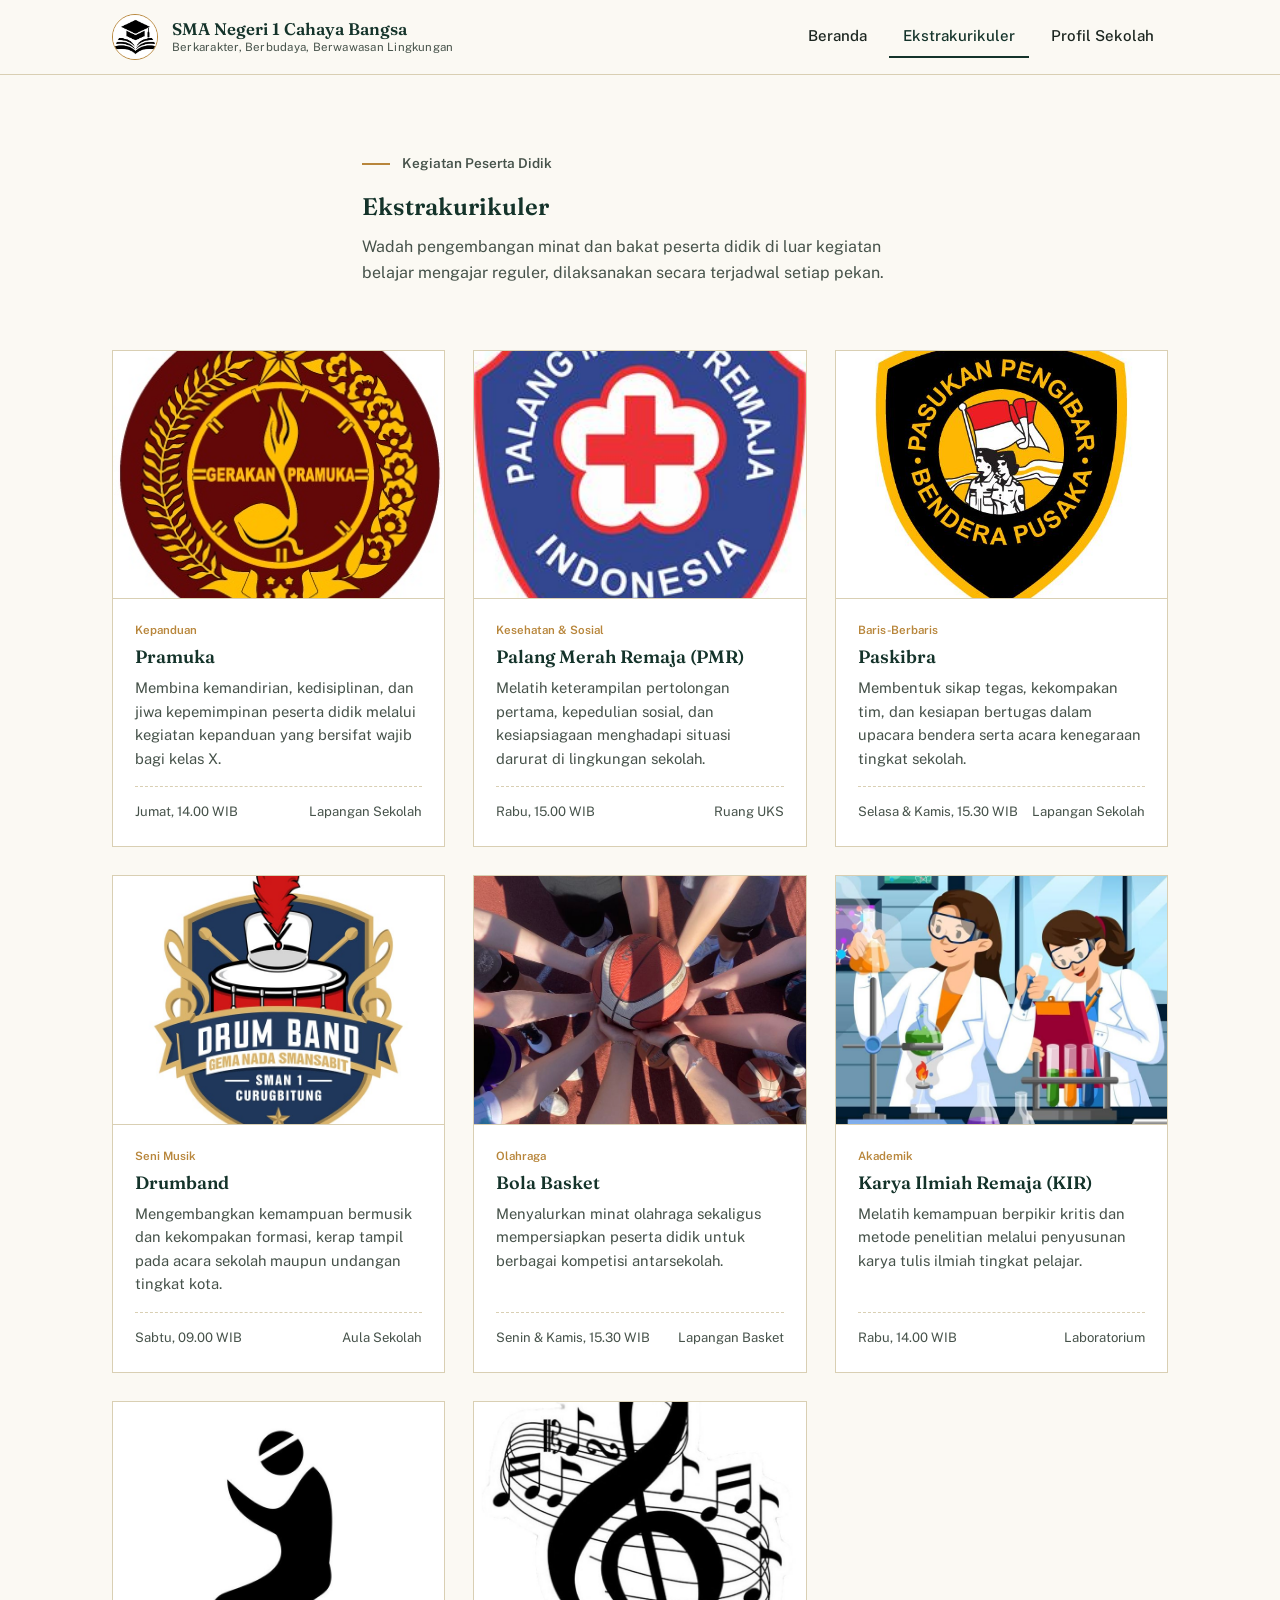
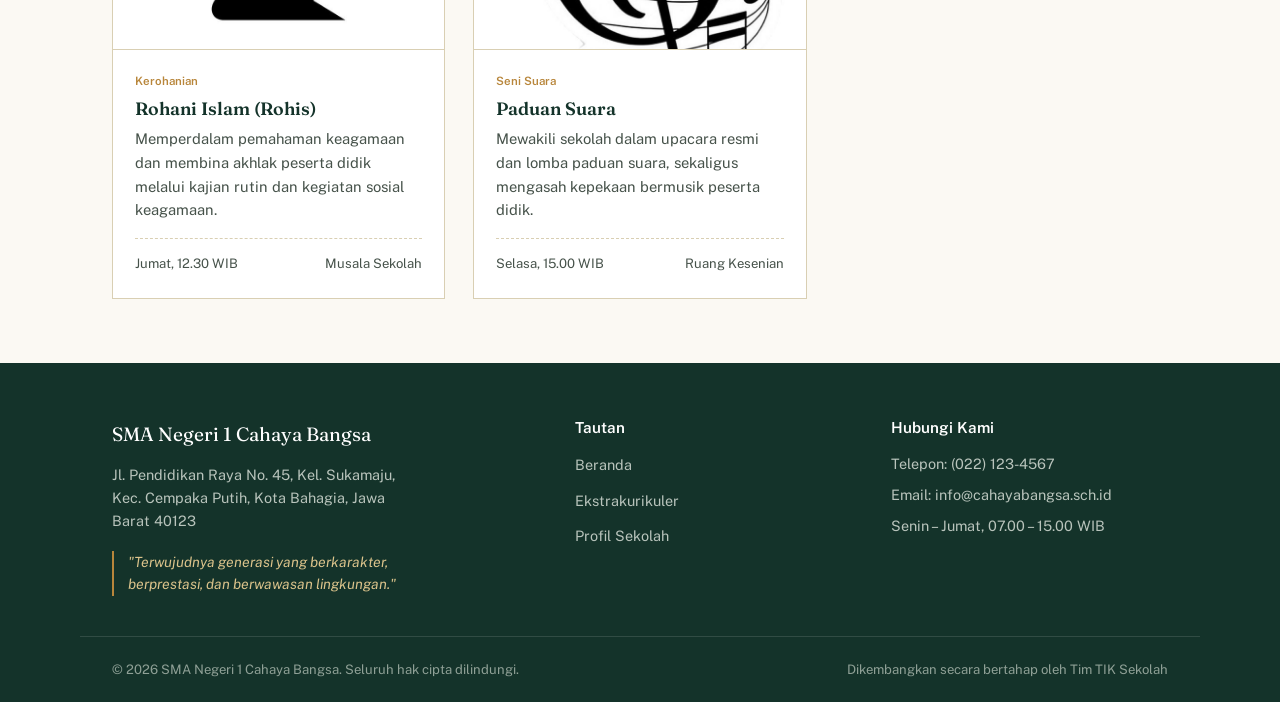
==== ekskul.html @ 8646589b "Add files via upload" ====
<!DOCTYPE html>
<html lang="id">
<head>
<meta charset="UTF-8">
<meta name="viewport" content="width=device-width, initial-scale=1.0">
<title>Ekstrakurikuler | SMA Negeri 1 Cahaya Bangsa</title>
<meta name="description" content="Daftar kegiatan ekstrakurikuler SMA Negeri 1 Cahaya Bangsa.">
<link rel="stylesheet" href="assets/css/style.css">
</head>
<body>
<a href="#konten-utama" class="skip-link">Lewati ke konten utama</a>

<header class="site-header">
  <div class="wrap navbar">
    <a href="index.html" class="brand">
      <img src="assets/img/logosch.jpeg" alt="Logo SMA Negeri 1 Cahaya Bangsa" class="brand__logo">
      <span class="brand__text">
        <span class="brand__name">SMA Negeri 1 Cahaya Bangsa</span>
        <span class="brand__tagline">Berkarakter, Berbudaya, Berwawasan Lingkungan</span>
      </span>
    </a>
    <button class="nav-toggle" aria-label="Buka menu navigasi" aria-expanded="false">
      <span></span><span></span><span></span>
    </button>
    <nav class="nav-menu" aria-label="Navigasi utama">
      <a href="index.html">Beranda</a>
      <a href="ekskul.html">Ekstrakurikuler</a>
      <a href="profilsekolah.html">Profil Sekolah</a>
    </nav>
  </div>
</header>

<main id="konten-utama">

  <section class="section" style="padding-bottom: 24px;">
    <div class="wrap section__head">
      <p class="eyebrow-line">Kegiatan Peserta Didik</p>
      <h1>Ekstrakurikuler</h1>
      <p>
        Wadah pengembangan minat dan bakat peserta didik di luar kegiatan belajar
        mengajar reguler, dilaksanakan secara terjadwal setiap pekan.
      </p>
    </div>
  </section>

  <section class="section" style="padding-top: 0;">
    <div class="wrap ekskul-grid">

      <article class="ekskul-card">
        <div class="ekskul-card__media">
          <img src="assets/img/ekskul-pramuka.jpeg" alt="Kegiatan Pramuka">
        </div>
        <div class="ekskul-card__body">
          <p class="ekskul-card__tag">Kepanduan</p>
          <h3 class="ekskul-card__title">Pramuka</h3>
          <p class="ekskul-card__desc">
            Membina kemandirian, kedisiplinan, dan jiwa kepemimpinan peserta didik
            melalui kegiatan kepanduan yang bersifat wajib bagi kelas X.
          </p>
          <div class="ekskul-card__meta">
            <span>Jumat, 14.00 WIB</span>
            <span>Lapangan Sekolah</span>
          </div>
        </div>
      </article>

      <article class="ekskul-card">
        <div class="ekskul-card__media">
          <img src="assets/img/ekskul-pmr.jpeg" alt="Kegiatan Palang Merah Remaja">
        </div>
        <div class="ekskul-card__body">
          <p class="ekskul-card__tag">Kesehatan &amp; Sosial</p>
          <h3 class="ekskul-card__title">Palang Merah Remaja (PMR)</h3>
          <p class="ekskul-card__desc">
            Melatih keterampilan pertolongan pertama, kepedulian sosial, dan
            kesiapsiagaan menghadapi situasi darurat di lingkungan sekolah.
          </p>
          <div class="ekskul-card__meta">
            <span>Rabu, 15.00 WIB</span>
            <span>Ruang UKS</span>
          </div>
        </div>
      </article>

      <article class="ekskul-card">
        <div class="ekskul-card__media">
          <img src="assets/img/ekskul-paskibra.jpeg" alt="Kegiatan Paskibra">
        </div>
        <div class="ekskul-card__body">
          <p class="ekskul-card__tag">Baris-Berbaris</p>
          <h3 class="ekskul-card__title">Paskibra</h3>
          <p class="ekskul-card__desc">
            Membentuk sikap tegas, kekompakan tim, dan kesiapan bertugas dalam
            upacara bendera serta acara kenegaraan tingkat sekolah.
          </p>
          <div class="ekskul-card__meta">
            <span>Selasa &amp; Kamis, 15.30 WIB</span>
            <span>Lapangan Sekolah</span>
          </div>
        </div>
      </article>

      <article class="ekskul-card">
        <div class="ekskul-card__media">
          <img src="assets/img/ekskul-drumband.jpeg" alt="Kegiatan Drumband">
        </div>
        <div class="ekskul-card__body">
          <p class="ekskul-card__tag">Seni Musik</p>
          <h3 class="ekskul-card__title">Drumband</h3>
          <p class="ekskul-card__desc">
            Mengembangkan kemampuan bermusik dan kekompakan formasi, kerap
            tampil pada acara sekolah maupun undangan tingkat kota.
          </p>
          <div class="ekskul-card__meta">
            <span>Sabtu, 09.00 WIB</span>
            <span>Aula Sekolah</span>
          </div>
        </div>
      </article>

      <article class="ekskul-card">
        <div class="ekskul-card__media">
          <img src="assets/img/ekskul-basket.jpeg" alt="Kegiatan Bola Basket">
        </div>
        <div class="ekskul-card__body">
          <p class="ekskul-card__tag">Olahraga</p>
          <h3 class="ekskul-card__title">Bola Basket</h3>
          <p class="ekskul-card__desc">
            Menyalurkan minat olahraga sekaligus mempersiapkan peserta didik
            untuk berbagai kompetisi antarsekolah.
          </p>
          <div class="ekskul-card__meta">
            <span>Senin &amp; Kamis, 15.30 WIB</span>
            <span>Lapangan Basket</span>
          </div>
        </div>
      </article>

      <article class="ekskul-card">
        <div class="ekskul-card__media">
          <img src="assets/img/ekskul-kir.jpeg" alt="Kegiatan Karya Ilmiah Remaja">
        </div>
        <div class="ekskul-card__body">
          <p class="ekskul-card__tag">Akademik</p>
          <h3 class="ekskul-card__title">Karya Ilmiah Remaja (KIR)</h3>
          <p class="ekskul-card__desc">
            Melatih kemampuan berpikir kritis dan metode penelitian melalui
            penyusunan karya tulis ilmiah tingkat pelajar.
          </p>
          <div class="ekskul-card__meta">
            <span>Rabu, 14.00 WIB</span>
            <span>Laboratorium</span>
          </div>
        </div>
      </article>

      <article class="ekskul-card">
        <div class="ekskul-card__media">
          <img src="assets/img/ekskul-rohis.jpeg" alt="Kegiatan Kerohanian">
        </div>
        <div class="ekskul-card__body">
          <p class="ekskul-card__tag">Kerohanian</p>
          <h3 class="ekskul-card__title">Rohani Islam (Rohis)</h3>
          <p class="ekskul-card__desc">
            Memperdalam pemahaman keagamaan dan membina akhlak peserta didik
            melalui kajian rutin dan kegiatan sosial keagamaan.
          </p>
          <div class="ekskul-card__meta">
            <span>Jumat, 12.30 WIB</span>
            <span>Musala Sekolah</span>
          </div>
        </div>
      </article>

      <article class="ekskul-card">
        <div class="ekskul-card__media">
          <img src="assets/img/ekskul-paduansuara.jpeg" alt="Kegiatan Paduan Suara">
        </div>
        <div class="ekskul-card__body">
          <p class="ekskul-card__tag">Seni Suara</p>
          <h3 class="ekskul-card__title">Paduan Suara</h3>
          <p class="ekskul-card__desc">
            Mewakili sekolah dalam upacara resmi dan lomba paduan suara,
            sekaligus mengasah kepekaan bermusik peserta didik.
          </p>
          <div class="ekskul-card__meta">
            <span>Selasa, 15.00 WIB</span>
            <span>Ruang Kesenian</span>
          </div>
        </div>
      </article>

    </div>
  </section>

</main>

<footer class="site-footer">
  <div class="wrap footer-grid">
    <div>
      <div class="footer-brand__name">SMA Negeri 1 Cahaya Bangsa</div>
      <p class="footer-brand__addr">
        Jl. Pendidikan Raya No. 45, Kel. Sukamaju, Kec. Cempaka Putih,
        Kota Bahagia, Jawa Barat 40123
      </p>
      <p class="footer-mission">
        "Terwujudnya generasi yang berkarakter, berprestasi, dan berwawasan lingkungan."
      </p>
    </div>
    <div class="footer-col">
      <h4>Tautan</h4>
      <ul>
        <li><a href="index.html">Beranda</a></li>
        <li><a href="ekskul.html">Ekstrakurikuler</a></li>
        <li><a href="profilsekolah.html">Profil Sekolah</a></li>
      </ul>
    </div>
    <div class="footer-col">
      <h4>Hubungi Kami</h4>
      <address>
        <span>Telepon: (022) 123-4567</span>
        <span>Email: info@cahayabangsa.sch.id</span>
        <span>Senin – Jumat, 07.00 – 15.00 WIB</span>
      </address>
    </div>
  </div>
  <div class="wrap footer-bottom">
    <span>&copy; 2026 SMA Negeri 1 Cahaya Bangsa. Seluruh hak cipta dilindungi.</span>
    <span>Dikembangkan secara bertahap oleh Tim TIK Sekolah</span>
  </div>
</footer>

<script src="assets/js/main.js"></script>
</body>
</html>
---- assets/css/style.css ----
/* =========================================================
   SMA NEGERI 1 CAHAYA BANGSA — Stylesheet
   Tahap 1 pengembangan
   ========================================================= */

@import url('https://fonts.googleapis.com/css2?family=Fraunces:ital,opsz,wght@0,9..144,400;0,9..144,500;0,9..144,600;0,9..144,700;1,9..144,500&family=Public+Sans:wght@400;500;600;700&display=swap');

:root {
  --color-bg: #FBF9F3;
  --color-bg-alt: #EFE8D8;
  --color-ink: #1C2620;
  --color-ink-soft: #46524A;
  --color-primary: #1F4B3B;
  --color-primary-dark: #14332A;
  --color-accent: #B8863B;
  --color-accent-soft: #DCC48C;
  --color-line: #D9CFB3;
  --color-white: #FFFFFF;

  --font-display: 'Fraunces', Georgia, serif;
  --font-body: 'Public Sans', -apple-system, BlinkMacSystemFont, sans-serif;

  --max-width: 1120px;
  --radius-sm: 3px;
}

/* -------------------- Reset -------------------- */
* { margin: 0; padding: 0; box-sizing: border-box; }

html {
  scroll-behavior: smooth;
}

body {
  font-family: var(--font-body);
  background: var(--color-bg);
  color: var(--color-ink);
  line-height: 1.6;
  font-size: 16px;
}

img { max-width: 100%; display: block; }
a { color: inherit; text-decoration: none; }
ul { list-style: none; }

.wrap {
  max-width: var(--max-width);
  margin-inline: auto;
  padding-inline: 32px;
}

h1, h2, h3, h4 {
  font-family: var(--font-display);
  color: var(--color-primary-dark);
  font-weight: 600;
  line-height: 1.15;
}

@media (prefers-reduced-motion: reduce) {
  html { scroll-behavior: auto; }
  * { transition-duration: 0.001ms !important; animation-duration: 0.001ms !important; }
}

/* -------------------- Skip link -------------------- */
.skip-link {
  position: absolute;
  left: -999px;
  top: 0;
  background: var(--color-primary-dark);
  color: var(--color-white);
  padding: 10px 18px;
  z-index: 200;
}
.skip-link:focus {
  left: 12px;
  top: 12px;
}

/* -------------------- Header / Navbar -------------------- */
.site-header {
  position: sticky;
  top: 0;
  z-index: 100;
  background: var(--color-bg);
  border-bottom: 1px solid var(--color-line);
}

.navbar {
  display: flex;
  align-items: center;
  justify-content: space-between;
  padding-block: 14px;
  gap: 24px;
}

.brand {
  display: flex;
  align-items: center;
  gap: 14px;
}

.brand__logo {
  width: 46px;
  height: 46px;
  object-fit: cover;
  border-radius: 50%;
  border: 1.5px solid var(--color-accent);
  background: var(--color-white);
}

.brand__text {
  display: flex;
  flex-direction: column;
  line-height: 1.25;
}

.brand__name {
  font-family: var(--font-display);
  font-weight: 600;
  font-size: 1.05rem;
  color: var(--color-primary-dark);
}

.brand__tagline {
  font-size: 0.72rem;
  color: var(--color-ink-soft);
  letter-spacing: 0.02em;
}

.nav-toggle {
  display: none;
  background: none;
  border: 1px solid var(--color-line);
  border-radius: var(--radius-sm);
  width: 42px;
  height: 38px;
  cursor: pointer;
  flex-direction: column;
  align-items: center;
  justify-content: center;
  gap: 4px;
}
.nav-toggle span {
  display: block;
  width: 20px;
  height: 2px;
  background: var(--color-primary-dark);
}

.nav-menu {
  display: flex;
  align-items: center;
  gap: 8px;
}

.nav-menu a {
  display: inline-block;
  padding: 8px 14px;
  font-size: 0.94rem;
  font-weight: 500;
  color: var(--color-ink);
  border-bottom: 2px solid transparent;
  transition: color 0.2s ease, border-color 0.2s ease;
}

.nav-menu a:hover,
.nav-menu a:focus-visible {
  color: var(--color-primary);
  border-bottom-color: var(--color-accent);
}

.nav-menu a[aria-current="page"] {
  color: var(--color-primary-dark);
  border-bottom-color: var(--color-primary-dark);
}

/* -------------------- Buttons -------------------- */
.btn {
  display: inline-flex;
  align-items: center;
  gap: 10px;
  padding: 12px 24px;
  font-family: var(--font-body);
  font-weight: 600;
  font-size: 0.95rem;
  border-radius: var(--radius-sm);
  border: 1px solid transparent;
  cursor: pointer;
}

.btn--primary {
  background: var(--color-primary);
  color: var(--color-white);
}
.btn--primary:hover { background: var(--color-primary-dark); }

.btn--outline {
  background: transparent;
  border-color: var(--color-primary);
  color: var(--color-primary-dark);
}
.btn--outline:hover { background: var(--color-primary); color: var(--color-white); }

/* -------------------- Hero (index) -------------------- */
.hero {
  padding-block: 64px 56px;
  border-bottom: 1px solid var(--color-line);
  background:
    radial-gradient(circle at 100% 0%, rgba(184,134,59,0.08), transparent 55%),
    var(--color-bg);
}

.hero__grid {
  display: grid;
  grid-template-columns: 1.15fr 0.85fr;
  gap: 56px;
  align-items: center;
}

.eyebrow-line {
  display: flex;
  align-items: center;
  gap: 12px;
  margin-bottom: 18px;
  color: var(--color-accent);
  font-weight: 600;
  font-size: 0.85rem;
}
.eyebrow-line::before {
  content: "";
  width: 28px;
  height: 1.5px;
  background: var(--color-accent);
}

.hero__title {
  font-size: clamp(2rem, 3.4vw, 2.85rem);
  max-width: 15ch;
}

.hero__lede {
  margin-top: 20px;
  max-width: 52ch;
  color: var(--color-ink-soft);
  font-size: 1.05rem;
}

.hero__actions {
  margin-top: 30px;
  display: flex;
  gap: 14px;
  flex-wrap: wrap;
}

.hero__stats {
  margin-top: 40px;
  display: flex;
  gap: 36px;
  flex-wrap: wrap;
}
.hero__stat-value {
  font-family: var(--font-display);
  font-size: 1.7rem;
  color: var(--color-primary-dark);
}
.hero__stat-label {
  font-size: 0.82rem;
  color: var(--color-ink-soft);
}

/* Certificate-style portrait frame — echoes the ornamental
   corner brackets found on Indonesian school SK / akreditasi
   documents referenced throughout the profile page. */
.portrait-frame {
  position: relative;
  padding: 18px;
  justify-self: center;
}

.portrait-frame::before,
.portrait-frame::after,
.portrait-frame .corner-tl,
.portrait-frame .corner-br {
  content: "";
  position: absolute;
  width: 34px;
  height: 34px;
  border: 2px solid var(--color-accent);
}
.portrait-frame::before { top: 0; left: 0; border-right: none; border-bottom: none; }
.portrait-frame::after { bottom: 0; right: 0; border-left: none; border-top: none; }
.portrait-frame .corner-tl { top: 0; right: 0; border-left: none; border-bottom: none; }
.portrait-frame .corner-br { bottom: 0; left: 0; border-right: none; border-top: none; }

.portrait-frame__inner {
  width: 280px;
  aspect-ratio: 3 / 4;
  overflow: hidden;
  background: var(--color-bg-alt);
  border: 1px solid var(--color-line);
}
.portrait-frame__inner img {
  width: 100%;
  height: 100%;
  object-fit: cover;
}

.portrait-frame__caption {
  text-align: center;
  margin-top: 14px;
}
.portrait-frame__caption strong {
  display: block;
  font-family: var(--font-display);
  color: var(--color-primary-dark);
  font-size: 1.02rem;
}
.portrait-frame__caption span {
  font-size: 0.82rem;
  color: var(--color-ink-soft);
}

/* -------------------- Section shell -------------------- */
.section {
  padding-block: 64px;
}
.section--alt {
  background: var(--color-bg-alt);
}
.section__head {
  max-width: 62ch;
  margin-bottom: 40px;
}
.section__head h2 {
  font-size: clamp(1.6rem, 2.4vw, 2.1rem);
}
.section__head p {
  margin-top: 14px;
  color: var(--color-ink-soft);
}

/* -------------------- Sambutan Kepala Sekolah -------------------- */
.sambutan {
  display: grid;
  grid-template-columns: 0.42fr 0.58fr;
  gap: 48px;
  align-items: start;
  border-top: 1px solid var(--color-line);
  padding-top: 48px;
}

.sambutan__figure {
  position: sticky;
  top: 100px;
}

.sambutan__avatar {
  width: 100%;
  max-width: 220px;
  aspect-ratio: 1;
  border-radius: 50%;
  overflow: hidden;
  border: 3px solid var(--color-bg);
  outline: 1px solid var(--color-accent);
  outline-offset: 6px;
}
.sambutan__avatar img {
  width: 100%; height: 100%; object-fit: cover;
}

.sambutan__name {
  margin-top: 26px;
  font-family: var(--font-display);
  font-size: 1.15rem;
  color: var(--color-primary-dark);
}
.sambutan__role {
  font-size: 0.88rem;
  color: var(--color-ink-soft);
}

.sambutan__body p {
  margin-bottom: 16px;
  color: var(--color-ink);
}
.sambutan__body p:first-of-type::first-letter {
  font-family: var(--font-display);
  font-size: 3.2rem;
  float: left;
  line-height: 0.8;
  padding: 6px 8px 0 0;
  color: var(--color-primary);
}
.sambutan__signoff {
  margin-top: 24px;
  font-style: italic;
  color: var(--color-ink-soft);
}

/* -------------------- Highlight / info cards -------------------- */
.info-grid {
  display: grid;
  grid-template-columns: repeat(3, 1fr);
  gap: 24px;
}

.info-card {
  background: var(--color-white);
  border: 1px solid var(--color-line);
  border-top: 3px solid var(--color-primary);
  padding: 26px 24px;
}
.info-card h3 {
  font-size: 1.05rem;
  margin-bottom: 10px;
}
.info-card p {
  font-size: 0.92rem;
  color: var(--color-ink-soft);
}

/* -------------------- Ekskul cards -------------------- */
.ekskul-grid {
  display: grid;
  grid-template-columns: repeat(3, 1fr);
  gap: 28px;
}

.ekskul-card {
  background: var(--color-white);
  border: 1px solid var(--color-line);
  overflow: hidden;
  display: flex;
  flex-direction: column;
}

.ekskul-card__media {
  aspect-ratio: 4 / 3;
  background: var(--color-bg-alt);
  border-bottom: 1px solid var(--color-line);
  overflow: hidden;
}
.ekskul-card__media img {
  width: 100%; height: 100%; object-fit: cover;
}

.ekskul-card__body {
  padding: 22px 22px 24px;
  flex: 1;
  display: flex;
  flex-direction: column;
}

.ekskul-card__tag {
  font-size: 0.72rem;
  color: var(--color-accent);
  font-weight: 600;
  margin-bottom: 8px;
}

.ekskul-card__title {
  font-size: 1.12rem;
  margin-bottom: 8px;
}

.ekskul-card__desc {
  font-size: 0.92rem;
  color: var(--color-ink-soft);
  flex: 1;
}

.ekskul-card__meta {
  margin-top: 16px;
  padding-top: 14px;
  border-top: 1px dashed var(--color-line);
  font-size: 0.82rem;
  color: var(--color-ink-soft);
  display: flex;
  justify-content: space-between;
}

/* -------------------- Profil Sekolah: document layout -------------------- */
.doc-header {
  border: 1px solid var(--color-line);
  background: var(--color-white);
  padding: 32px 36px;
  margin-bottom: 40px;
  position: relative;
}
.doc-header::before,
.doc-header::after {
  content: "";
  position: absolute;
  width: 22px;
  height: 22px;
  border: 2px solid var(--color-accent);
  top: 10px;
}
.doc-header::before { left: 10px; border-right: none; border-bottom: none; }
.doc-header::after { right: 10px; border-left: none; border-bottom: none; }

.doc-header__eyebrow {
  font-size: 0.8rem;
  color: var(--color-accent);
  font-weight: 600;
  margin-bottom: 8px;
}
.doc-header__title {
  font-size: clamp(1.5rem, 2.6vw, 2rem);
}
.doc-header__sub {
  margin-top: 10px;
  color: var(--color-ink-soft);
  max-width: 60ch;
}

.doc-section {
  margin-bottom: 44px;
}
.doc-section__label {
  display: flex;
  align-items: baseline;
  gap: 14px;
  margin-bottom: 20px;
  padding-bottom: 10px;
  border-bottom: 1px solid var(--color-primary);
}
.doc-section__letter {
  font-family: var(--font-display);
  font-size: 1.4rem;
  color: var(--color-primary);
}
.doc-section__label h2 {
  font-size: 1.25rem;
}

.data-list {
  display: grid;
  grid-template-columns: minmax(180px, 260px) 1fr;
  row-gap: 12px;
  column-gap: 18px;
}
.data-list dt {
  color: var(--color-ink-soft);
  font-size: 0.92rem;
  position: relative;
}
.data-list dt::after {
  content: "";
  display: inline-block;
  width: 100%;
  border-bottom: 1px dotted var(--color-line);
  margin-left: 6px;
  vertical-align: middle;
}
.data-list dd {
  font-weight: 500;
  font-size: 0.96rem;
}

.mission-box {
  background: var(--color-primary-dark);
  color: var(--color-bg);
  padding: 34px 36px;
  border-left: 4px solid var(--color-accent);
}
.mission-box h3 {
  color: var(--color-accent-soft);
  font-size: 1.05rem;
  margin-bottom: 12px;
}
.mission-box p {
  font-family: var(--font-display);
  font-style: italic;
  font-size: 1.15rem;
  line-height: 1.5;
  margin-bottom: 24px;
}
.mission-box ol {
  list-style: decimal;
  padding-left: 20px;
  display: grid;
  gap: 8px;
  font-size: 0.94rem;
  color: #E7E2D3;
}

.pillar-list {
  display: grid;
  gap: 14px;
}
.pillar-item {
  display: grid;
  grid-template-columns: 40px 1fr;
  gap: 16px;
  padding: 16px 0;
  border-bottom: 1px solid var(--color-line);
}
.pillar-item:last-child { border-bottom: none; }
.pillar-item__num {
  font-family: var(--font-display);
  color: var(--color-accent);
  font-size: 1.2rem;
}

.plain-list {
  display: grid;
  gap: 10px;
}
.plain-list li {
  padding-left: 20px;
  position: relative;
  color: var(--color-ink);
  font-size: 0.95rem;
}
.plain-list li::before {
  content: "";
  position: absolute;
  left: 0;
  top: 9px;
  width: 6px;
  height: 6px;
  background: var(--color-accent);
}

.history-table {
  width: 100%;
  border-collapse: collapse;
  font-size: 0.94rem;
}
.history-table th,
.history-table td {
  text-align: left;
  padding: 12px 14px;
  border-bottom: 1px solid var(--color-line);
}
.history-table th {
  font-family: var(--font-body);
  font-weight: 600;
  color: var(--color-primary-dark);
  border-bottom: 2px solid var(--color-primary);
}

/* -------------------- Footer -------------------- */
.site-footer {
  background: var(--color-primary-dark);
  color: #DCE4DE;
  padding-block: 56px 0;
  opacity: 0;
  transform: translateY(24px);
  transition: opacity 0.7s ease, transform 0.7s ease;
}
.site-footer.is-visible {
  opacity: 1;
  transform: translateY(0);
}

.footer-grid {
  display: grid;
  grid-template-columns: 1.3fr 0.85fr 0.85fr;
  gap: 40px;
  padding-bottom: 40px;
  border-bottom: 1px solid rgba(255,255,255,0.12);
}

.footer-brand__name {
  font-family: var(--font-display);
  color: var(--color-white);
  font-size: 1.2rem;
}
.footer-brand__addr {
  margin-top: 14px;
  font-size: 0.9rem;
  color: #B9C4BC;
  max-width: 34ch;
}

.footer-mission {
  margin-top: 18px;
  font-size: 0.88rem;
  font-style: italic;
  color: var(--color-accent-soft);
  border-left: 2px solid var(--color-accent);
  padding-left: 14px;
  max-width: 38ch;
}

.footer-col h4 {
  color: var(--color-white);
  font-size: 0.95rem;
  font-family: var(--font-body);
  font-weight: 600;
  margin-bottom: 16px;
}
.footer-col ul {
  display: grid;
  gap: 10px;
}
.footer-col a {
  font-size: 0.9rem;
  color: #B9C4BC;
  transition: color 0.2s ease;
}
.footer-col a:hover { color: var(--color-accent-soft); }

.footer-col address {
  font-style: normal;
  font-size: 0.9rem;
  color: #B9C4BC;
  display: grid;
  gap: 8px;
}

.footer-bottom {
  padding-block: 22px;
  display: flex;
  justify-content: space-between;
  flex-wrap: wrap;
  gap: 10px;
  font-size: 0.82rem;
  color: #8FA096;
}

/* -------------------- Responsive -------------------- */
@media (max-width: 900px) {
  .hero__grid { grid-template-columns: 1fr; }
  .portrait-frame { justify-self: start; }
  .sambutan { grid-template-columns: 1fr; }
  .sambutan__figure { position: static; display: flex; align-items: center; gap: 18px; }
  .sambutan__avatar { width: 100px; max-width: 100px; }
  .info-grid { grid-template-columns: 1fr 1fr; }
  .ekskul-grid { grid-template-columns: 1fr 1fr; }
  .footer-grid { grid-template-columns: 1fr; }
  .data-list { grid-template-columns: 1fr; }
  .data-list dt::after { display: none; }
}

@media (max-width: 640px) {
  .nav-toggle { display: flex; }
  .nav-menu {
    position: absolute;
    top: 100%;
    left: 0;
    right: 0;
    background: var(--color-bg);
    flex-direction: column;
    align-items: stretch;
    padding: 10px 24px 18px;
    border-bottom: 1px solid var(--color-line);
    display: none;
  }
  .nav-menu.is-open { display: flex; }
  .nav-menu a { padding: 12px 6px; border-bottom: 1px solid var(--color-line); }
  .info-grid { grid-template-columns: 1fr; }
  .ekskul-grid { grid-template-columns: 1fr; }
  .pillar-item { grid-template-columns: 28px 1fr; }
}
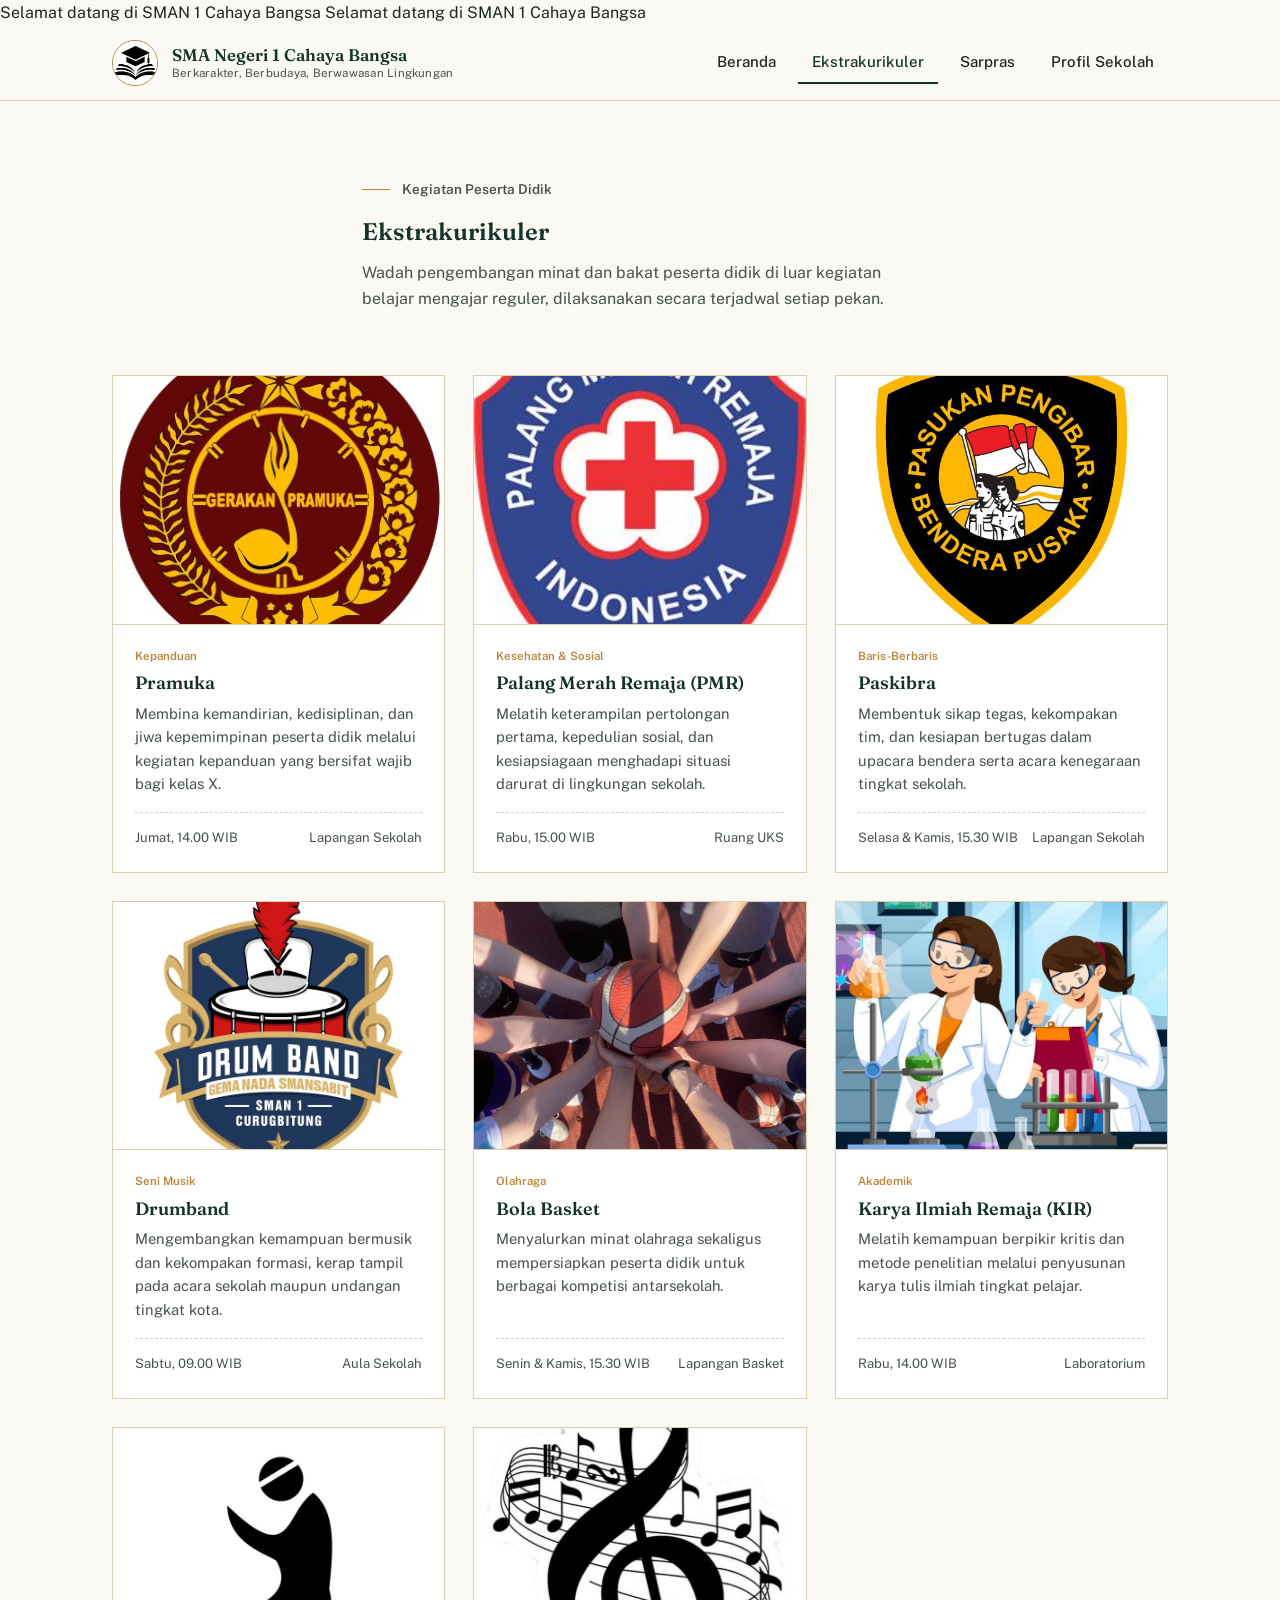
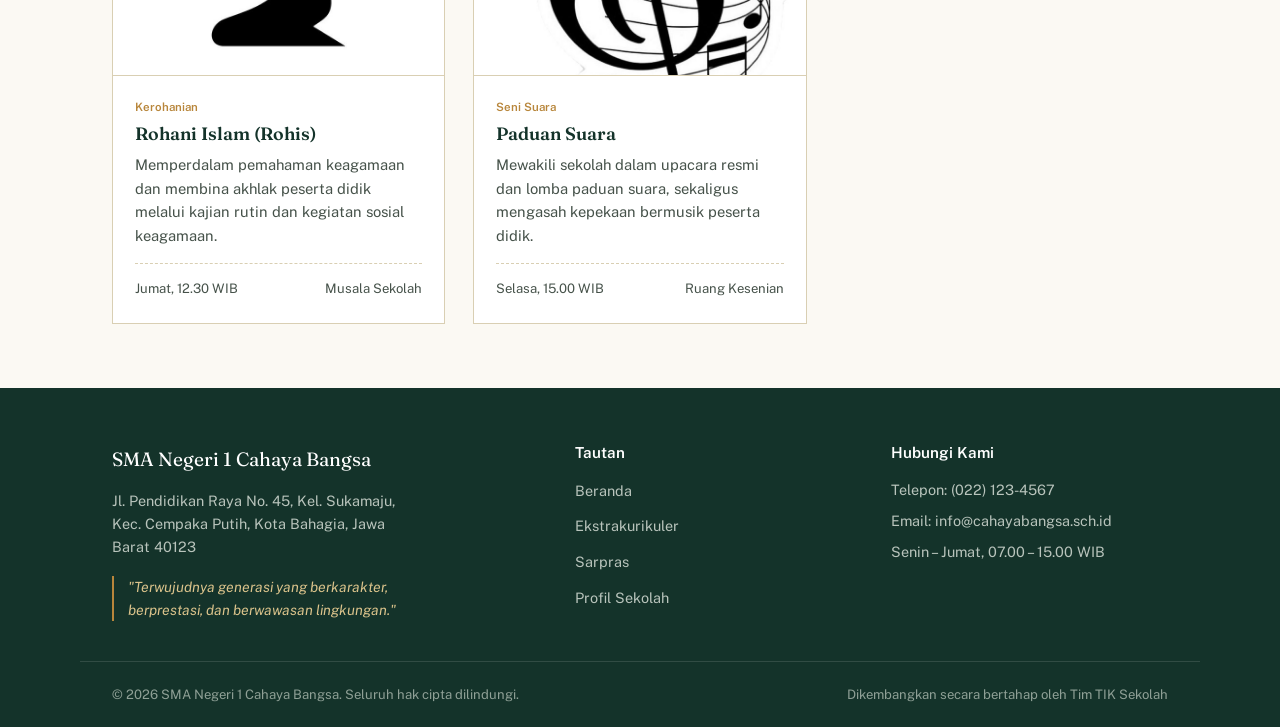
==== commit d98b08e8: "running text updated, new page sarpras.html" ====
--- a/ekskul.html
+++ b/ekskul.html
@@ -9,6 +9,13 @@
 </head>
 <body>
 <a href="#konten-utama" class="skip-link">Lewati ke konten utama</a>
+
+<div class="marquee" role="region" aria-label="Teks berjalan">
+  <div class="marquee__track">
+    <span>Selamat datang di SMAN 1 Cahaya Bangsa</span>
+    <span aria-hidden="true">Selamat datang di SMAN 1 Cahaya Bangsa</span>
+  </div>
+</div>
 
 <header class="site-header">
   <div class="wrap navbar">
@@ -25,6 +32,7 @@
     <nav class="nav-menu" aria-label="Navigasi utama">
       <a href="index.html">Beranda</a>
       <a href="ekskul.html">Ekstrakurikuler</a>
+      <a href="sarpras.html">Sarpras</a>
       <a href="profilsekolah.html">Profil Sekolah</a>
     </nav>
   </div>
@@ -212,6 +220,7 @@
       <ul>
         <li><a href="index.html">Beranda</a></li>
         <li><a href="ekskul.html">Ekstrakurikuler</a></li>
+        <li><a href="sarpras.html">Sarpras</a></li>
         <li><a href="profilsekolah.html">Profil Sekolah</a></li>
       </ul>
     </div>
